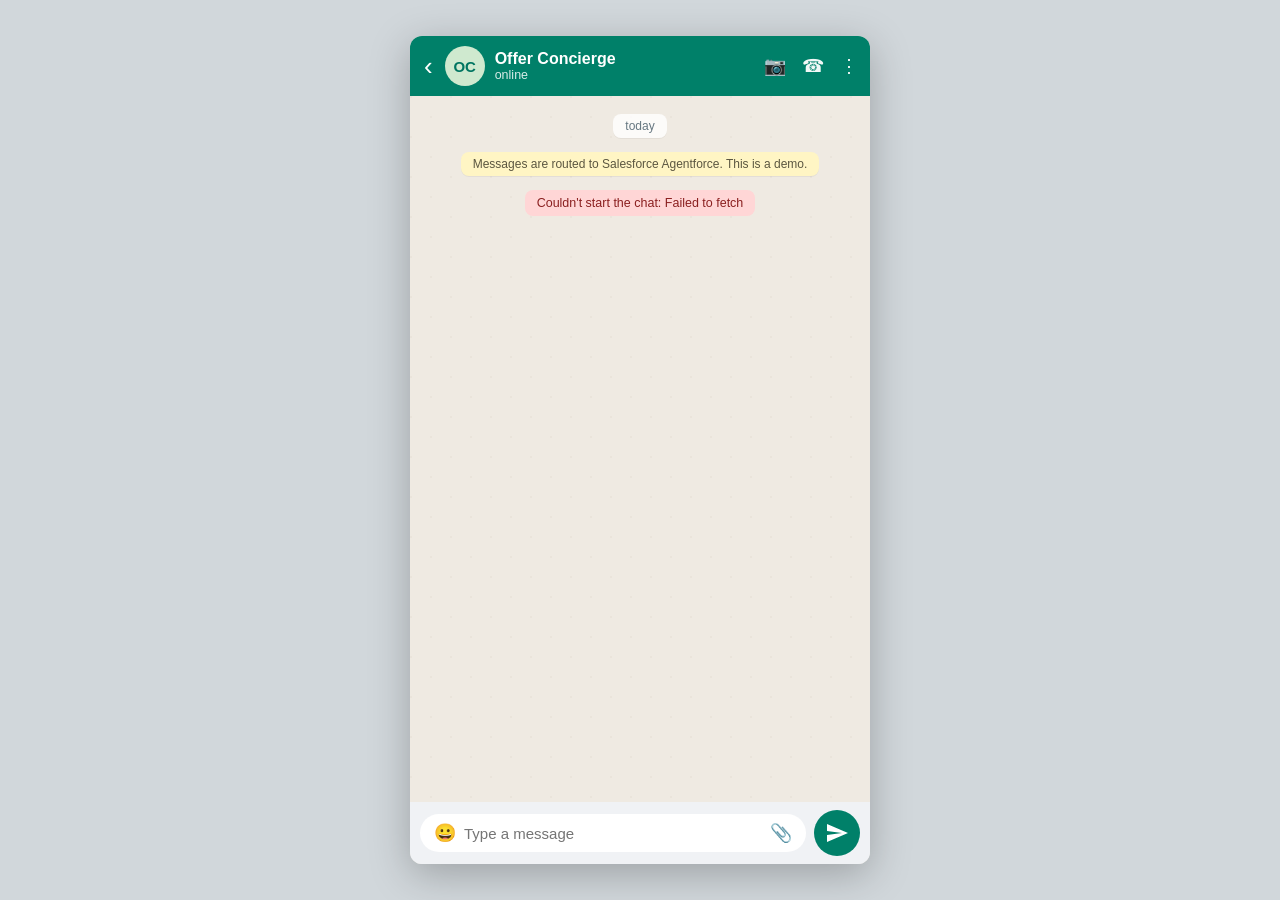
==== docs/index.html @ b28febde "Add WhatsApp-style Offer Concierge chat frontend for GitHub Pages - docs/ static page (HTML/CSS/JS) " ====
<!DOCTYPE html>
<html lang="en">
  <head>
    <meta charset="UTF-8" />
    <meta name="viewport" content="width=device-width, initial-scale=1.0" />
    <title>Offer Concierge</title>
    <link rel="preconnect" href="https://fonts.googleapis.com" />
    <link rel="stylesheet" href="styles.css" />
  </head>
  <body>
    <div class="phone">
      <!-- Chat header -->
      <header class="chat-header">
        <button class="back-btn" aria-label="Back">&#8249;</button>
        <div class="avatar" id="agentAvatar">OC</div>
        <div class="header-info">
          <div class="header-name" id="agentName">Offer Concierge</div>
          <div class="header-status" id="agentStatus">online</div>
        </div>
        <div class="header-icons">
          <span aria-hidden="true">&#128247;</span>
          <span aria-hidden="true">&#9742;</span>
          <span aria-hidden="true">&#8942;</span>
        </div>
      </header>

      <!-- Messages -->
      <main class="chat-body" id="chatBody">
        <div class="date-pill">today</div>
        <div class="encryption-note">
          Messages are routed to Salesforce Agentforce. This is a demo.
        </div>
      </main>

      <!-- Composer -->
      <footer class="composer">
        <div class="composer-input">
          <span class="emoji" aria-hidden="true">&#128512;</span>
          <input
            type="text"
            id="messageInput"
            placeholder="Type a message"
            autocomplete="off"
          />
          <span class="clip" aria-hidden="true">&#128206;</span>
        </div>
        <button class="send-btn" id="sendBtn" aria-label="Send">
          <svg viewBox="0 0 24 24" width="24" height="24" fill="currentColor">
            <path d="M2.01 21L23 12 2.01 3 2 10l15 2-15 2z" />
          </svg>
        </button>
      </footer>
    </div>

    <script src="config.js"></script>
    <script src="app.js"></script>
  </body>
</html>
---- docs/styles.css ----
:root {
  --wa-teal: #008069;
  --wa-teal-dark: #017561;
  --wa-bg: #efeae2;
  --wa-out: #d9fdd3;
  --wa-in: #ffffff;
  --wa-header: #008069;
  --wa-tick: #53bdeb;
  --wa-text: #111b21;
  --wa-muted: #667781;
}

* {
  box-sizing: border-box;
  margin: 0;
  padding: 0;
}

body {
  font-family: -apple-system, "Segoe UI", Roboto, Helvetica, Arial, sans-serif;
  background: #d1d7db;
  min-height: 100vh;
  display: flex;
  align-items: center;
  justify-content: center;
  padding: 0;
}

/* Phone frame */
.phone {
  width: 100%;
  max-width: 460px;
  height: 100vh;
  max-height: 900px;
  display: flex;
  flex-direction: column;
  background: var(--wa-bg);
  position: relative;
  overflow: hidden;
  box-shadow: 0 10px 40px rgba(0, 0, 0, 0.25);
}

@media (min-width: 480px) {
  .phone {
    border-radius: 12px;
    height: 92vh;
  }
}

/* Header */
.chat-header {
  background: var(--wa-header);
  color: #fff;
  display: flex;
  align-items: center;
  gap: 10px;
  padding: 10px 12px;
  flex-shrink: 0;
}

.back-btn {
  background: none;
  border: none;
  color: #fff;
  font-size: 26px;
  line-height: 1;
  cursor: pointer;
  padding: 0 2px;
}

.avatar {
  width: 40px;
  height: 40px;
  border-radius: 50%;
  background: #cfe9cf;
  color: var(--wa-teal-dark);
  font-weight: 700;
  font-size: 15px;
  display: flex;
  align-items: center;
  justify-content: center;
  flex-shrink: 0;
}

.header-info {
  flex: 1;
  min-width: 0;
}

.header-name {
  font-weight: 600;
  font-size: 16px;
}

.header-status {
  font-size: 12.5px;
  opacity: 0.85;
}

.header-icons {
  display: flex;
  gap: 16px;
  font-size: 18px;
  opacity: 0.95;
}

/* Body */
.chat-body {
  flex: 1;
  overflow-y: auto;
  padding: 14px 10px 8px;
  display: flex;
  flex-direction: column;
  gap: 6px;
  background-image: url("data:image/svg+xml,%3Csvg xmlns='http://www.w3.org/2000/svg' width='40' height='40'%3E%3Cpath fill='%23e0dacf' fill-opacity='0.35' d='M0 0h2v2H0zM20 20h2v2h-2z'/%3E%3C/svg%3E");
}

.date-pill,
.encryption-note {
  align-self: center;
  background: #ffffffcc;
  color: var(--wa-muted);
  font-size: 12px;
  padding: 5px 12px;
  border-radius: 8px;
  margin: 4px 0;
  box-shadow: 0 1px 0 rgba(0, 0, 0, 0.05);
  text-align: center;
  max-width: 85%;
}

.encryption-note {
  background: #fff5c4;
  color: #5b5640;
}

/* Bubbles */
.msg {
  max-width: 82%;
  padding: 6px 9px 8px;
  border-radius: 8px;
  font-size: 14.6px;
  line-height: 1.35;
  position: relative;
  white-space: pre-wrap;
  word-wrap: break-word;
  box-shadow: 0 1px 0.5px rgba(0, 0, 0, 0.13);
  animation: pop 0.12s ease-out;
}

@keyframes pop {
  from {
    transform: scale(0.96);
    opacity: 0.4;
  }
  to {
    transform: scale(1);
    opacity: 1;
  }
}

.msg.in {
  background: var(--wa-in);
  align-self: flex-start;
  border-top-left-radius: 0;
}

.msg.out {
  background: var(--wa-out);
  align-self: flex-end;
  border-top-right-radius: 0;
}

.msg .meta {
  display: block;
  text-align: right;
  font-size: 11px;
  color: var(--wa-muted);
  margin-top: 2px;
}

.msg.out .meta::after {
  content: " \2713\2713";
  color: var(--wa-tick);
}

/* Typing indicator */
.typing {
  align-self: flex-start;
  background: var(--wa-in);
  border-radius: 8px;
  border-top-left-radius: 0;
  padding: 10px 12px;
  display: flex;
  gap: 4px;
  box-shadow: 0 1px 0.5px rgba(0, 0, 0, 0.13);
}

.typing span {
  width: 7px;
  height: 7px;
  border-radius: 50%;
  background: #9aa0a6;
  animation: blink 1.2s infinite both;
}

.typing span:nth-child(2) {
  animation-delay: 0.2s;
}
.typing span:nth-child(3) {
  animation-delay: 0.4s;
}

@keyframes blink {
  0%,
  60%,
  100% {
    opacity: 0.25;
    transform: translateY(0);
  }
  30% {
    opacity: 1;
    transform: translateY(-3px);
  }
}

/* Composer */
.composer {
  display: flex;
  align-items: center;
  gap: 8px;
  padding: 8px 10px;
  background: #f0f2f5;
  flex-shrink: 0;
}

.composer-input {
  flex: 1;
  background: #fff;
  border-radius: 22px;
  display: flex;
  align-items: center;
  gap: 8px;
  padding: 8px 14px;
}

.composer-input .emoji,
.composer-input .clip {
  color: var(--wa-muted);
  font-size: 18px;
}

.composer-input input {
  flex: 1;
  border: none;
  outline: none;
  font-size: 15px;
  background: transparent;
  color: var(--wa-text);
}

.send-btn {
  width: 46px;
  height: 46px;
  border-radius: 50%;
  border: none;
  background: var(--wa-teal);
  color: #fff;
  display: flex;
  align-items: center;
  justify-content: center;
  cursor: pointer;
  flex-shrink: 0;
  transition: background 0.15s;
}

.send-btn:hover {
  background: var(--wa-teal-dark);
}

.send-btn:disabled {
  opacity: 0.6;
  cursor: default;
}

.error-banner {
  align-self: center;
  background: #ffd6d6;
  color: #8a1f1f;
  font-size: 12.5px;
  padding: 6px 12px;
  border-radius: 8px;
  margin: 4px 0;
  max-width: 90%;
  text-align: center;
}
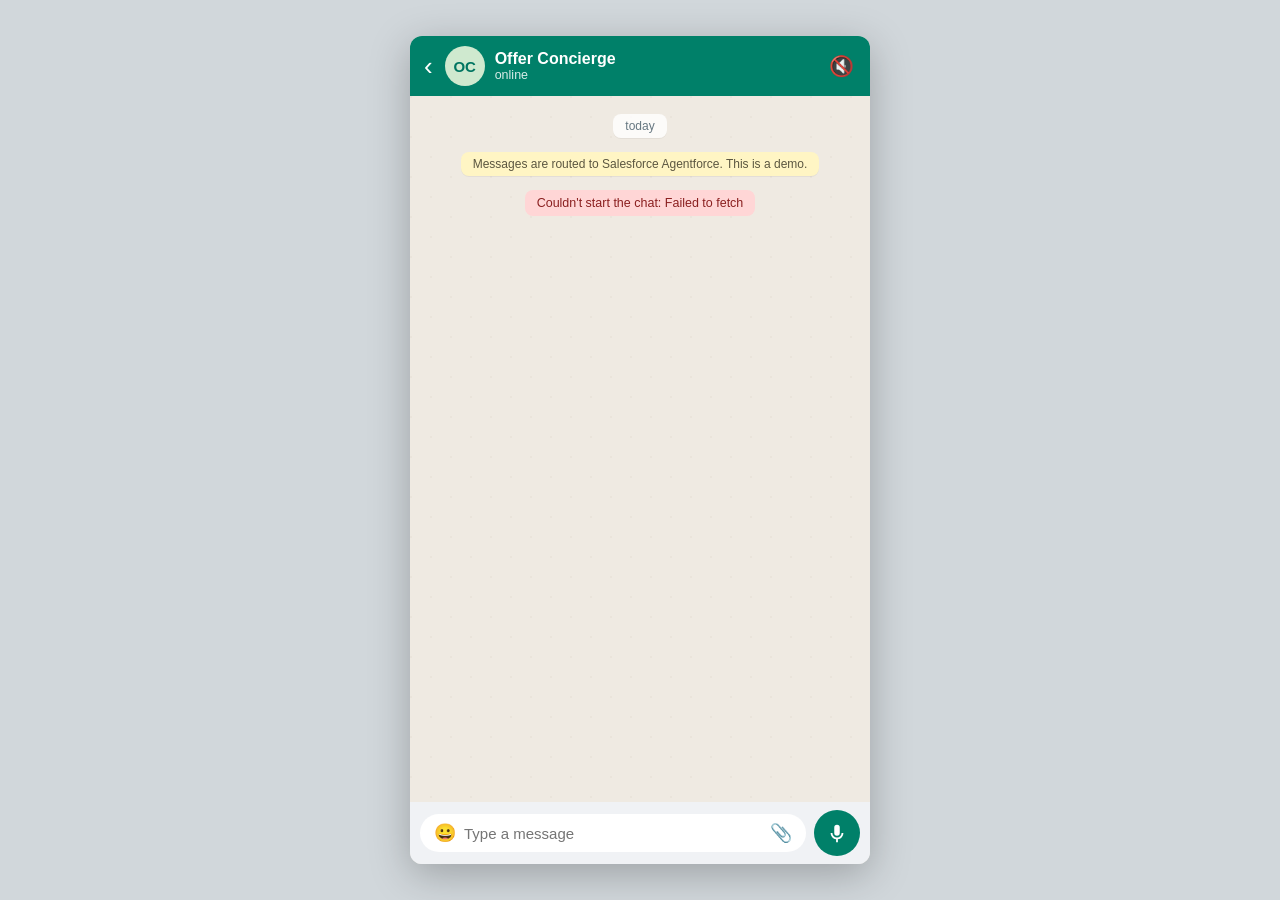
==== commit 7c1fad1e: "Add voice input (speech-to-text) and optional spoken replies to chat - Morphing mic/send button (Wha" ====
--- a/docs/index.html
+++ b/docs/index.html
@@ -18,9 +18,14 @@
           <div class="header-status" id="agentStatus">online</div>
         </div>
         <div class="header-icons">
-          <span aria-hidden="true">&#128247;</span>
-          <span aria-hidden="true">&#9742;</span>
-          <span aria-hidden="true">&#8942;</span>
+          <button
+            class="voice-toggle"
+            id="voiceToggle"
+            aria-label="Toggle voice replies"
+            title="Read replies aloud"
+          >
+            &#128263;
+          </button>
         </div>
       </header>
 
@@ -44,9 +49,26 @@
           />
           <span class="clip" aria-hidden="true">&#128206;</span>
         </div>
-        <button class="send-btn" id="sendBtn" aria-label="Send">
-          <svg viewBox="0 0 24 24" width="24" height="24" fill="currentColor">
+        <button class="send-btn" id="actionBtn" aria-label="Send message">
+          <svg
+            class="icon icon-send"
+            viewBox="0 0 24 24"
+            width="24"
+            height="24"
+            fill="currentColor"
+          >
             <path d="M2.01 21L23 12 2.01 3 2 10l15 2-15 2z" />
+          </svg>
+          <svg
+            class="icon icon-mic"
+            viewBox="0 0 24 24"
+            width="22"
+            height="22"
+            fill="currentColor"
+          >
+            <path
+              d="M12 15a3 3 0 0 0 3-3V6a3 3 0 0 0-6 0v6a3 3 0 0 0 3 3zm5-3a5 5 0 0 1-10 0H5a7 7 0 0 0 6 6.92V22h2v-3.08A7 7 0 0 0 19 12h-2z"
+            />
           </svg>
         </button>
       </footer>
--- a/docs/styles.css
+++ b/docs/styles.css
@@ -102,6 +102,26 @@
   gap: 16px;
   font-size: 18px;
   opacity: 0.95;
+}
+
+.voice-toggle {
+  background: none;
+  border: none;
+  color: #fff;
+  font-size: 20px;
+  cursor: pointer;
+  padding: 4px;
+  border-radius: 50%;
+  line-height: 1;
+  transition: background 0.15s;
+}
+
+.voice-toggle:hover {
+  background: rgba(255, 255, 255, 0.15);
+}
+
+.voice-toggle.active {
+  background: rgba(255, 255, 255, 0.25);
 }
 
 /* Body */
@@ -283,6 +303,55 @@
   cursor: default;
 }
 
+/* Morphing action button: mic by default, send when there's text */
+.send-btn .icon {
+  position: absolute;
+}
+
+.send-btn .icon-send {
+  display: none;
+}
+
+.send-btn .icon-mic {
+  display: block;
+}
+
+.composer.has-text .send-btn .icon-send {
+  display: block;
+}
+
+.composer.has-text .send-btn .icon-mic {
+  display: none;
+}
+
+/* Recording state */
+.send-btn.recording {
+  background: #e3493a;
+  animation: pulse-rec 1.1s infinite;
+}
+
+@keyframes pulse-rec {
+  0% {
+    box-shadow: 0 0 0 0 rgba(227, 73, 58, 0.5);
+  }
+  70% {
+    box-shadow: 0 0 0 12px rgba(227, 73, 58, 0);
+  }
+  100% {
+    box-shadow: 0 0 0 0 rgba(227, 73, 58, 0);
+  }
+}
+
+.listening-pill {
+  align-self: center;
+  background: #e3493a;
+  color: #fff;
+  font-size: 12.5px;
+  padding: 5px 14px;
+  border-radius: 14px;
+  margin: 4px 0;
+}
+
 .error-banner {
   align-self: center;
   background: #ffd6d6;
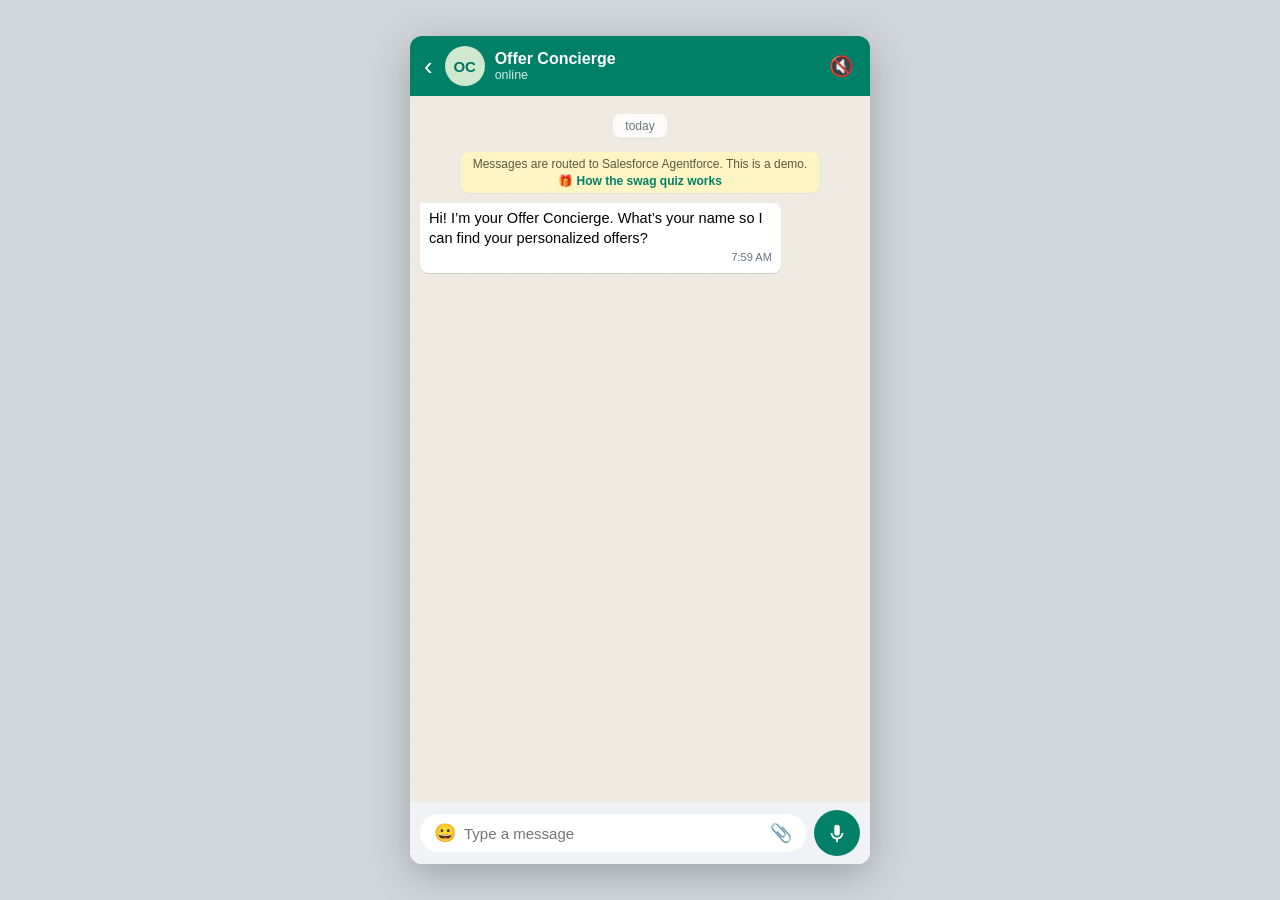
==== commit 0a2fc610: "Link swag quiz guide from the chat app header note Co-authored-by: Cursor <cursoragent@cursor.com>" ====
--- a/docs/index.html
+++ b/docs/index.html
@@ -34,6 +34,10 @@
         <div class="date-pill">today</div>
         <div class="encryption-note">
           Messages are routed to Salesforce Agentforce. This is a demo.
+          <br />
+          <a class="guide-link" href="swag-quiz-guide.html" target="_blank" rel="noopener">
+            &#127873; How the swag quiz works
+          </a>
         </div>
       </main>
 
--- a/docs/styles.css
+++ b/docs/styles.css
@@ -154,6 +154,18 @@
   color: #5b5640;
 }
 
+.guide-link {
+  display: inline-block;
+  margin-top: 3px;
+  color: var(--wa-teal, #128c7e);
+  font-weight: 600;
+  text-decoration: none;
+}
+
+.guide-link:hover {
+  text-decoration: underline;
+}
+
 /* Bubbles */
 .msg {
   max-width: 82%;
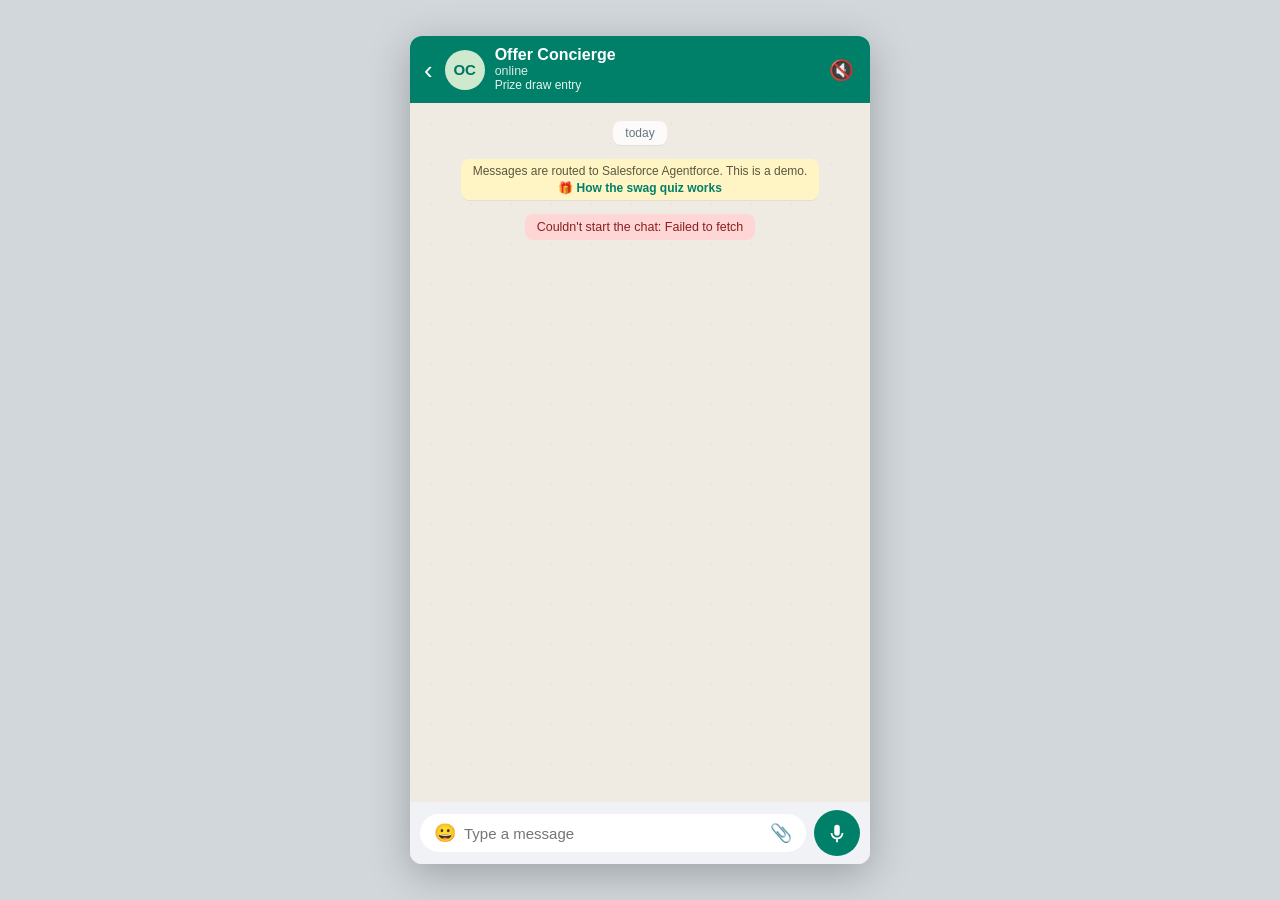
==== commit 0081371a: "Add prize-draw qualification flow, Lead capture, and chat quick replies. Extend SaveLeadProfile for " ====
--- a/docs/index.html
+++ b/docs/index.html
@@ -16,6 +16,7 @@
         <div class="header-info">
           <div class="header-name" id="agentName">Offer Concierge</div>
           <div class="header-status" id="agentStatus">online</div>
+          <div class="header-sub" id="agentSubtitle" hidden></div>
         </div>
         <div class="header-icons">
           <button
@@ -40,6 +41,8 @@
           </a>
         </div>
       </main>
+
+      <div class="quick-replies" id="quickReplies" hidden aria-label="Quick replies"></div>
 
       <!-- Composer -->
       <footer class="composer">
--- a/docs/styles.css
+++ b/docs/styles.css
@@ -97,6 +97,12 @@
   opacity: 0.85;
 }
 
+.header-sub {
+  font-size: 12px;
+  opacity: 0.9;
+  line-height: 1.25;
+}
+
 .header-icons {
   display: flex;
   gap: 16px;
@@ -256,6 +262,116 @@
   }
 }
 
+/* Quick replies & draw form */
+.quick-replies {
+  flex-shrink: 0;
+  padding: 8px 10px 4px;
+  background: #f0f2f5;
+  border-top: 1px solid rgba(0, 0, 0, 0.06);
+  max-height: 220px;
+  overflow-y: auto;
+}
+
+.quick-replies[hidden] {
+  display: none !important;
+}
+
+.quick-opts {
+  display: flex;
+  flex-wrap: wrap;
+  gap: 8px;
+}
+
+.quick-opt {
+  border: 1.5px solid #c5c9cc;
+  background: #fff;
+  border-radius: 999px;
+  padding: 8px 14px;
+  font-size: 14px;
+  font-weight: 600;
+  color: var(--wa-text);
+  cursor: pointer;
+}
+
+.quick-opt:hover:not(:disabled) {
+  border-color: var(--wa-teal);
+  background: #e7f5f0;
+}
+
+.quick-opt:disabled {
+  opacity: 0.55;
+  cursor: default;
+}
+
+.intake-form {
+  display: flex;
+  flex-direction: column;
+  gap: 8px;
+}
+
+.intake-form label {
+  font-size: 12px;
+  font-weight: 600;
+  color: var(--wa-muted);
+}
+
+.intake-form input[type="text"],
+.intake-form input[type="email"] {
+  width: 100%;
+  font: inherit;
+  font-size: 15px;
+  padding: 8px 12px;
+  border-radius: 8px;
+  border: 1.5px solid #c5c9cc;
+  background: #fff;
+}
+
+.intake-form input.bad {
+  border-color: #e3493a;
+}
+
+.intake-form .field-err {
+  font-size: 12px;
+  color: #c0210d;
+  min-height: 0;
+}
+
+.intake-consent {
+  display: flex;
+  gap: 8px;
+  align-items: flex-start;
+  font-size: 12px;
+  color: var(--wa-muted);
+  line-height: 1.35;
+}
+
+.intake-consent input {
+  margin-top: 2px;
+  flex: none;
+}
+
+.intake-submit {
+  align-self: flex-start;
+  border: none;
+  background: var(--wa-teal);
+  color: #fff;
+  font-weight: 700;
+  font-size: 14px;
+  border-radius: 8px;
+  padding: 10px 16px;
+  cursor: pointer;
+}
+
+.intake-submit:disabled {
+  opacity: 0.6;
+  cursor: default;
+}
+
+.composer.composer-dimmed {
+  opacity: 0.45;
+  pointer-events: none;
+}
+
 /* Composer */
 .composer {
   display: flex;
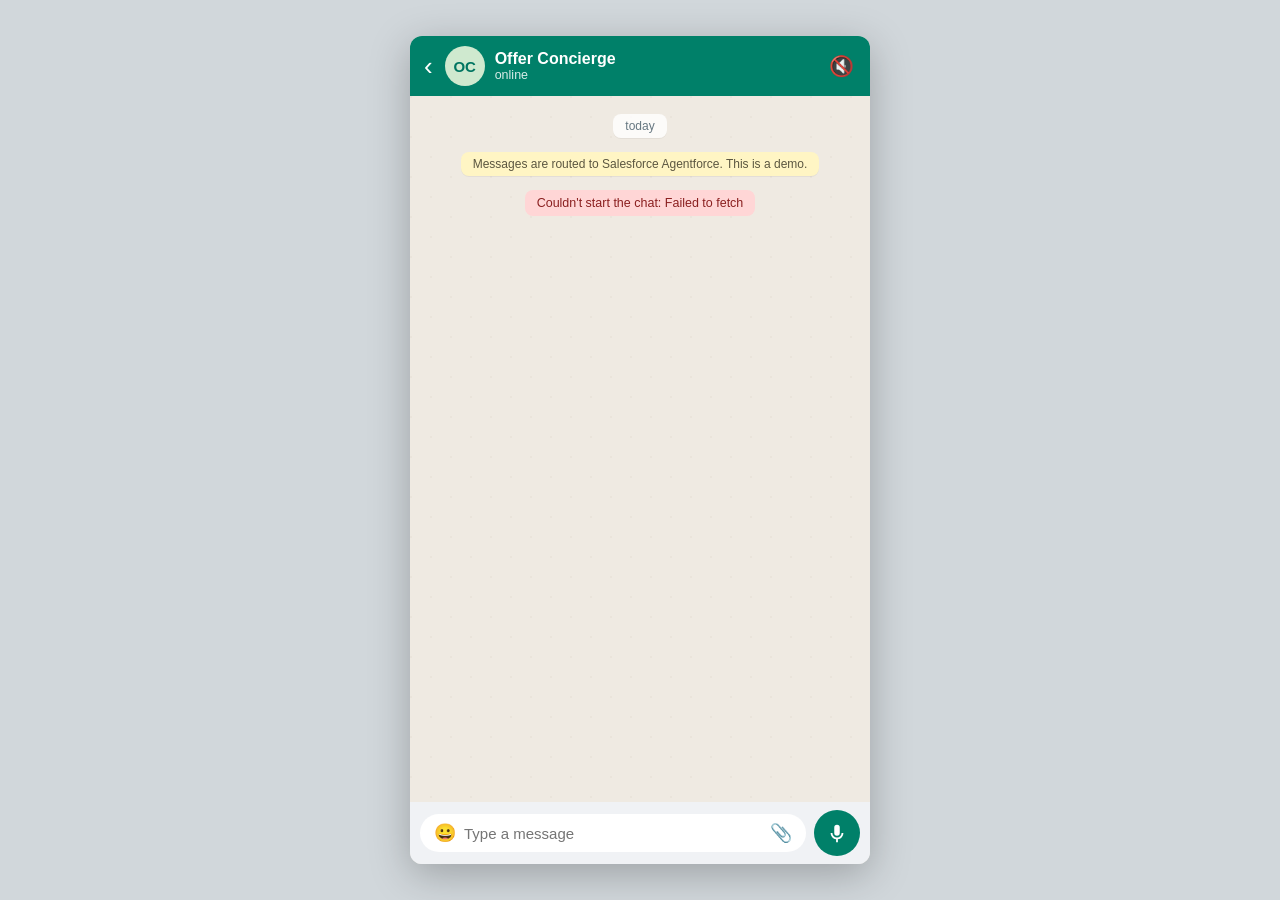
==== commit 68be8692: "Remove swag quiz and goal starter chips from agent and demo UI. Drop swag_quiz routing, prize-draw/s" ====
--- a/docs/index.html
+++ b/docs/index.html
@@ -35,14 +35,8 @@
         <div class="date-pill">today</div>
         <div class="encryption-note">
           Messages are routed to Salesforce Agentforce. This is a demo.
-          <br />
-          <a class="guide-link" href="swag-quiz-guide.html" target="_blank" rel="noopener">
-            &#127873; How the swag quiz works
-          </a>
         </div>
       </main>
-
-      <div class="quick-replies" id="quickReplies" hidden aria-label="Quick replies"></div>
 
       <!-- Composer -->
       <footer class="composer">
@@ -81,7 +75,7 @@
       </footer>
     </div>
 
-    <script src="config.js"></script>
-    <script src="app.js"></script>
+    <script src="config.js?v=20251015-no-chips"></script>
+    <script src="app.js?v=20251015-no-chips"></script>
   </body>
 </html>
--- a/docs/styles.css
+++ b/docs/styles.css
@@ -262,47 +262,7 @@
   }
 }
 
-/* Quick replies & draw form */
-.quick-replies {
-  flex-shrink: 0;
-  padding: 8px 10px 4px;
-  background: #f0f2f5;
-  border-top: 1px solid rgba(0, 0, 0, 0.06);
-  max-height: 220px;
-  overflow-y: auto;
-}
-
-.quick-replies[hidden] {
-  display: none !important;
-}
-
-.quick-opts {
-  display: flex;
-  flex-wrap: wrap;
-  gap: 8px;
-}
-
-.quick-opt {
-  border: 1.5px solid #c5c9cc;
-  background: #fff;
-  border-radius: 999px;
-  padding: 8px 14px;
-  font-size: 14px;
-  font-weight: 600;
-  color: var(--wa-text);
-  cursor: pointer;
-}
-
-.quick-opt:hover:not(:disabled) {
-  border-color: var(--wa-teal);
-  background: #e7f5f0;
-}
-
-.quick-opt:disabled {
-  opacity: 0.55;
-  cursor: default;
-}
-
+/* Legacy intake form styles (unused in chat-only UI) */
 .intake-form {
   display: flex;
   flex-direction: column;
@@ -365,11 +325,6 @@
 .intake-submit:disabled {
   opacity: 0.6;
   cursor: default;
-}
-
-.composer.composer-dimmed {
-  opacity: 0.45;
-  pointer-events: none;
 }
 
 /* Composer */
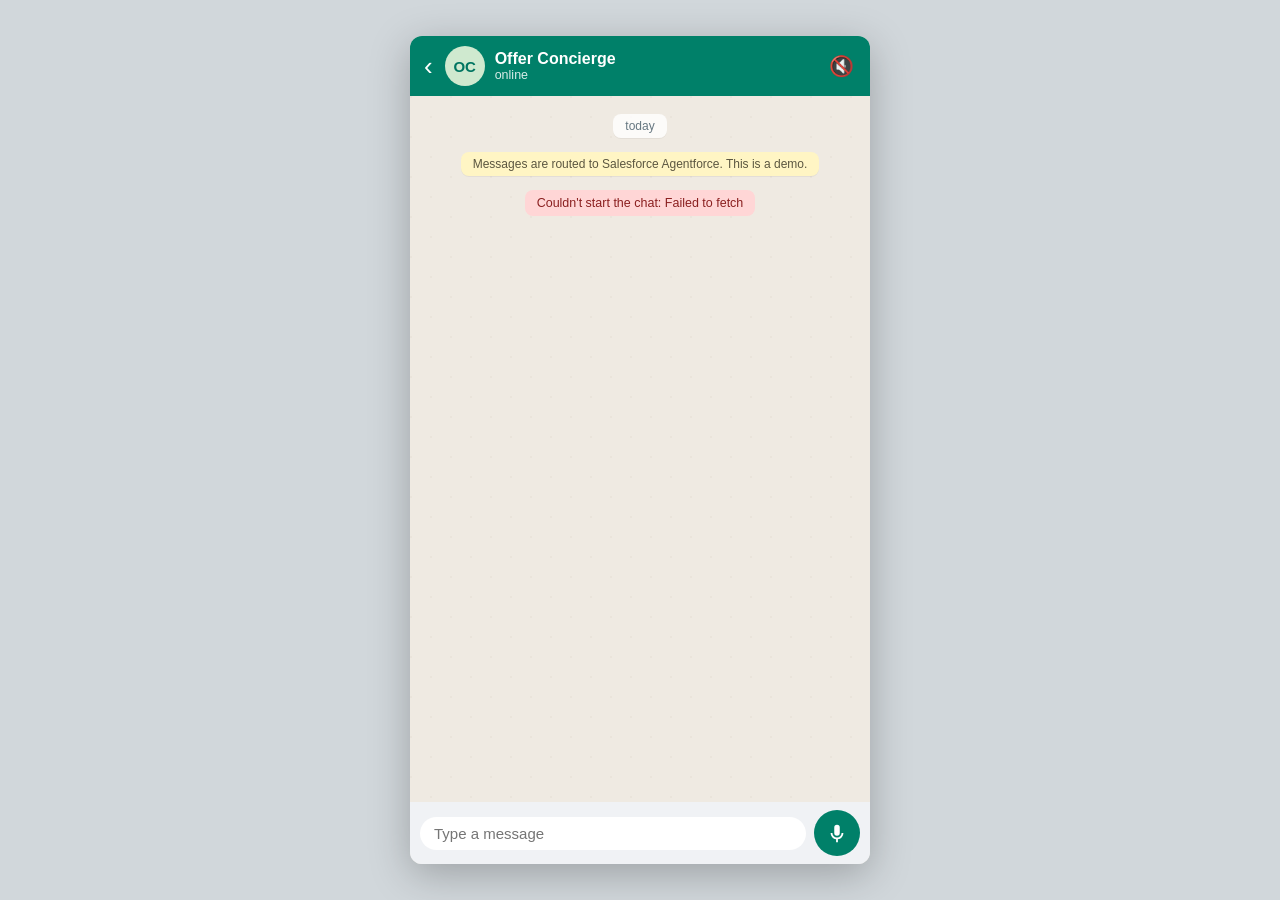
==== commit 5ee5b2e5: "Ask once for card choice and store Selected Option as text. Convert Lead Selected Option to Text(255" ====
--- a/docs/index.html
+++ b/docs/index.html
@@ -5,7 +5,7 @@
     <meta name="viewport" content="width=device-width, initial-scale=1.0" />
     <title>Offer Concierge</title>
     <link rel="preconnect" href="https://fonts.googleapis.com" />
-    <link rel="stylesheet" href="styles.css" />
+    <link rel="stylesheet" href="styles.css?v=20251015-no-icons" />
   </head>
   <body>
     <div class="phone">
@@ -41,14 +41,12 @@
       <!-- Composer -->
       <footer class="composer">
         <div class="composer-input">
-          <span class="emoji" aria-hidden="true">&#128512;</span>
           <input
             type="text"
             id="messageInput"
             placeholder="Type a message"
             autocomplete="off"
           />
-          <span class="clip" aria-hidden="true">&#128206;</span>
         </div>
         <button class="send-btn" id="actionBtn" aria-label="Send message">
           <svg
@@ -75,7 +73,7 @@
       </footer>
     </div>
 
-    <script src="config.js?v=20251015-no-chips"></script>
-    <script src="app.js?v=20251015-no-chips"></script>
+    <script src="config.js?v=20251015-no-icons"></script>
+    <script src="app.js?v=20251015-no-icons"></script>
   </body>
 </html>
--- a/docs/styles.css
+++ b/docs/styles.css
@@ -347,12 +347,6 @@
   padding: 8px 14px;
 }
 
-.composer-input .emoji,
-.composer-input .clip {
-  color: var(--wa-muted);
-  font-size: 18px;
-}
-
 .composer-input input {
   flex: 1;
   border: none;
